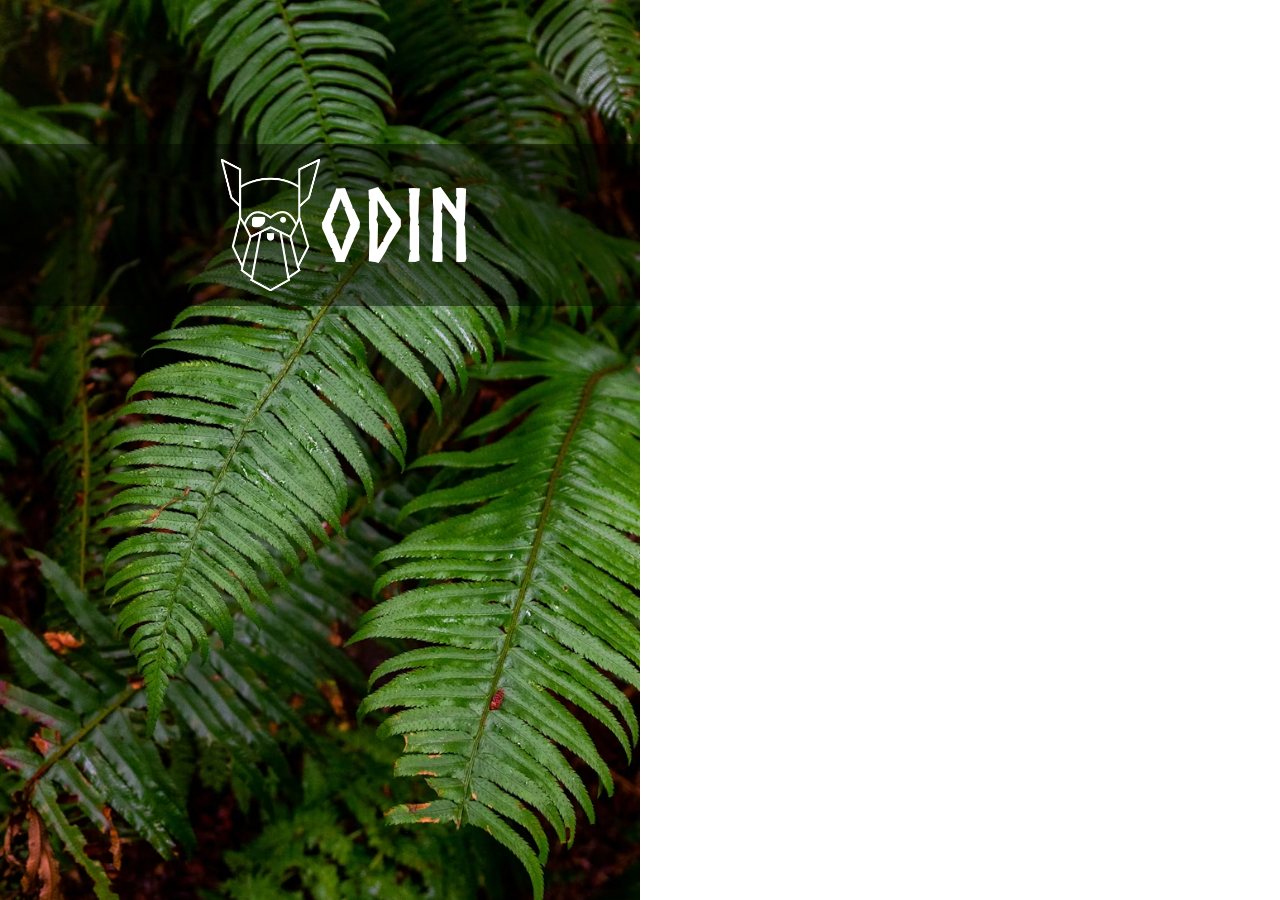
==== forms-project/index.html @ c0ca4ca7 "left hero image and banner complete" ====
<!doctype html>
<html lang="en">
  <head>
    <meta charset="UTF-8" />
    <meta name="viewport" content="width=device-width, initial-scale=1" />
    <title>HTML FORM</title>
    <link href="styles.css" rel="stylesheet" />
  </head>
  <body>
    <div class="wrapper">
      <div class="left">
        <div class="banner">
          <div class="logo-container">
            <img class="logo" src="img/odin.png" alt="" />
          </div>
          <div class="h1-container">
            <h1>ODIN</h1>
          </div>
        </div>
        <div class="credit"></div>
      </div>
      <div class="right">
        <div class="inspire-quote"></div>
        <div class="fill-in-section"></div>
        <div class="create-account"></div>
      </div>
    </div>
  </body>
</html>
---- forms-project/styles.css ----
@import url('https://fonts.googleapis.com/css2?family=Roboto:wght@400;700&display=swap');

* {
  box-sizing: border-box;
}

@font-face {
  font-family: "NorseBold";
  src: url("fonts/Norsebold.otf");
  font-weight: bold;
  font-style: normal;
}

body {
  font-family: 'Roboto', sans-serif;
  margin: 0;
  overflow: hidden;
}

.wrapper {
  height: 100vh;
  display: flex;
}

.left {
  position: relative;
  background-image: url("img/hero.avif");
  background-position: center;
  background-size: cover;
  height: 100vh;
  width: 50vw;
}

.right {
  height: 100vh;
  width: 50vw;
}

.h1-container {
  width: 50%;
  display: flex;
  justify-content: flex-start;
  align-items: center;
}

h1 {
  color: #fff;
  font-family: NorseBold;
  font-size: 100px;
}

.banner {
  display: flex;
  justify-content: center;
  position: absolute;
  width: 50vw;
  top: 25%;
  padding: 15px 0;
  transform: translateY(-50%);
  height: 18vh;
  background-color: rgba(0, 0, 0, 0.45);
}

.logo {
  height: 100%;
  position: absolute;
  right: 0;
}

.logo-container {
  position: relative;
  width: 50%;
}
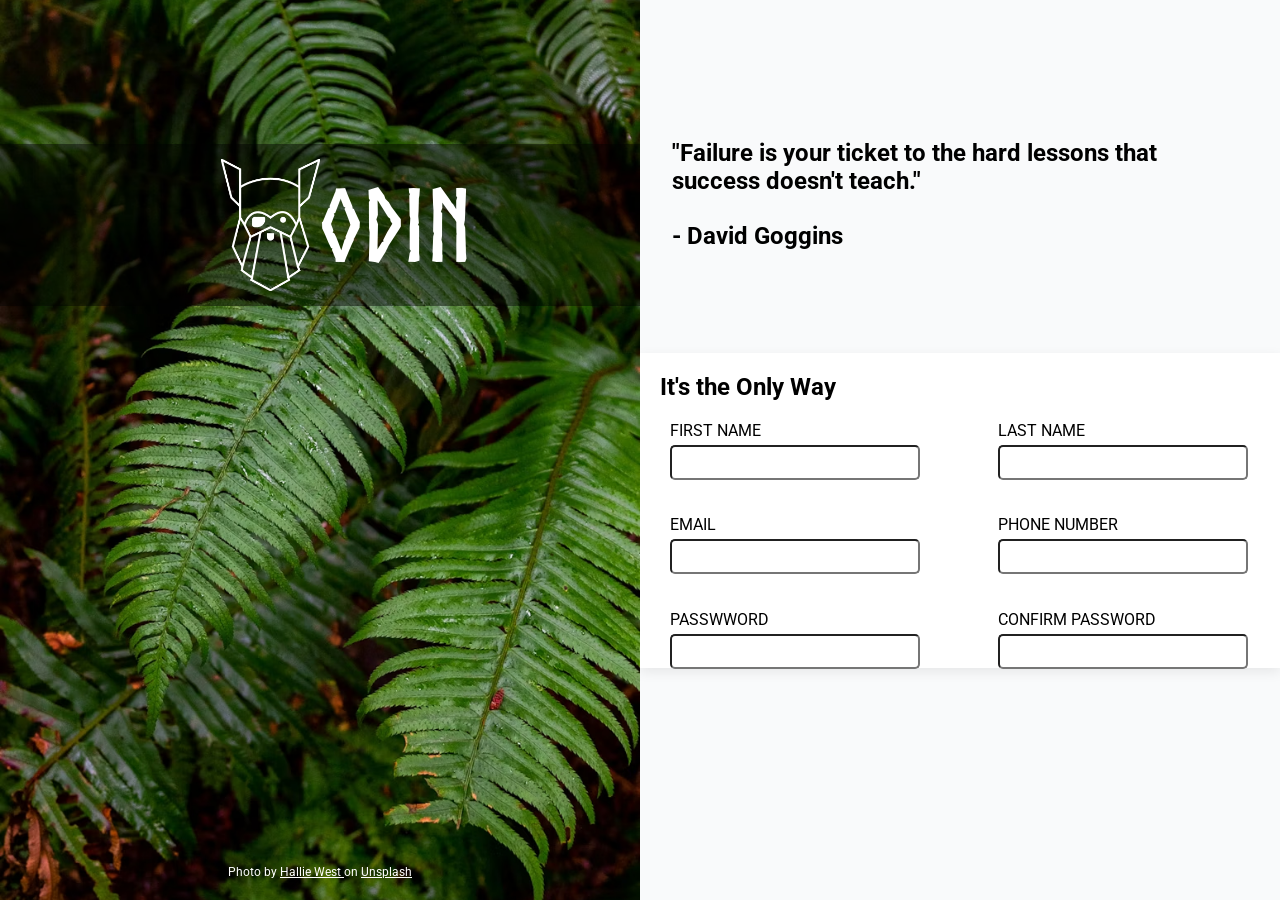
==== commit 5bdd02ba: "start style right side" ====
--- a/forms-project/index.html
+++ b/forms-project/index.html
@@ -17,11 +17,62 @@
             <h1>ODIN</h1>
           </div>
         </div>
-        <div class="credit"></div>
+        <div class="credit">
+          <p>
+            Photo by
+            <a href="https://unsplash.com/@haliewestphoto">Hallie West </a>on
+            <a
+              href="https://unsplash.com/photos/green-leaf-plant-in-close-up-photography-25xggax4bSA"
+              >Unsplash</a
+            >
+          </p>
+        </div>
       </div>
       <div class="right">
-        <div class="inspire-quote"></div>
-        <div class="fill-in-section"></div>
+        <div class="inspire-quote">
+          <h2>
+            "Failure is your ticket to the hard lessons that success doesn't
+            teach." <span>- David Goggins</span>
+          </h2>
+        </div>
+        <div class="fill-in-section">
+          <h2>It's the Only Way</h2>
+          <form>
+              <div class="form-wrapper">
+                <div class="row">
+                  <div class="field">
+                    <label for="firstName">First Name</label>
+                    <input type="text" name="firstName" required />
+                  </div>
+                  <div class="field">
+                    <label for="lastName">Last Name</label>
+                    <input type="text" name="lastName" required />
+                  </div>
+                </div>
+                <div class="row">
+                  <div class="field">
+                    <label for="Email">Email</label>
+                    <input type="email" id="email" name="email" required>
+                  </div>
+                  <div class="field">
+                    <label for="phone">Phone Number</label>
+                    <input type="tel" id="phone" name="phone" pattern="[0-9]{7,15}" required>
+                  </div>
+                </div>
+                <div class="row">
+                  <div class="field">
+                    <label for="password">PassWword</label>
+                    <input type="password" id="password" name="password" required>
+                  </div>
+                  <div class="field">
+                    <label for="confirmPassword">Confirm Password</label>
+                    <input type="password" name="confirmPassword" id="confirmPassword"required>
+                  </div>
+                </div>
+              </div>
+          </form>
+              </div>
+        </div>
         <div class="create-account"></div>
       </div>
     </div>
--- a/forms-project/styles.css
+++ b/forms-project/styles.css
@@ -2,7 +2,9 @@
 
 * {
   box-sizing: border-box;
+  font-family: inherit;
 }
+
 
 @font-face {
   font-family: "NorseBold";
@@ -29,6 +31,23 @@
   background-size: cover;
   height: 100vh;
   width: 50vw;
+}
+
+.credit {
+  color: #fff;
+  position: absolute;
+  bottom: 1%;
+  font-size: 12px;
+  display: flex;
+  justify-content: center;
+  align-items: center;
+  width: 100%;
+}
+
+
+.credit a {
+  text-decoration: underline;
+  color: inherit;
 }
 
 .right {
@@ -72,4 +91,71 @@
   width: 50%;
 }
 
+.right {
+  background-color: #f9fafb;
+}
 
+
+.inspire-quote {
+  display: flex;
+  height: 37%;
+  align-items: center;
+  padding: 5%;
+  position: relative;
+}
+
+.inspire-quote span {
+  position: absolute;
+  left: 5%;
+  bottom: 25%;
+}
+
+.fill-in-section {
+  height: 35%;
+  width: 100%;
+  background-color: #fff;
+  box-shadow: 0 4px 12px rgba(0, 0, 0, 0.08);
+}
+
+.fill-in-section h2 {
+  padding-top: 20px;
+  padding-left: 20px;
+}
+
+.row {
+  display: flex;
+  gap: 16px;
+  height: 30%;
+}
+
+form {
+  height: 100%;
+  display: flex;
+}
+
+.field {
+  display: flex;
+  flex-direction: column;
+  width: 50%;
+  height: 100%;
+}
+
+label[for] {
+  text-transform: uppercase;
+  margin-left: 30px;
+  margin-bottom: 5px;
+}
+
+input {
+  width: 80%;
+  border-radius: 5px;
+  padding: 8px 12px;
+  margin-left: 30px;
+}
+
+.form-wrapper {
+  height: 100%;
+  width: 100%;
+  display: flex;
+  flex-direction: column;
+}
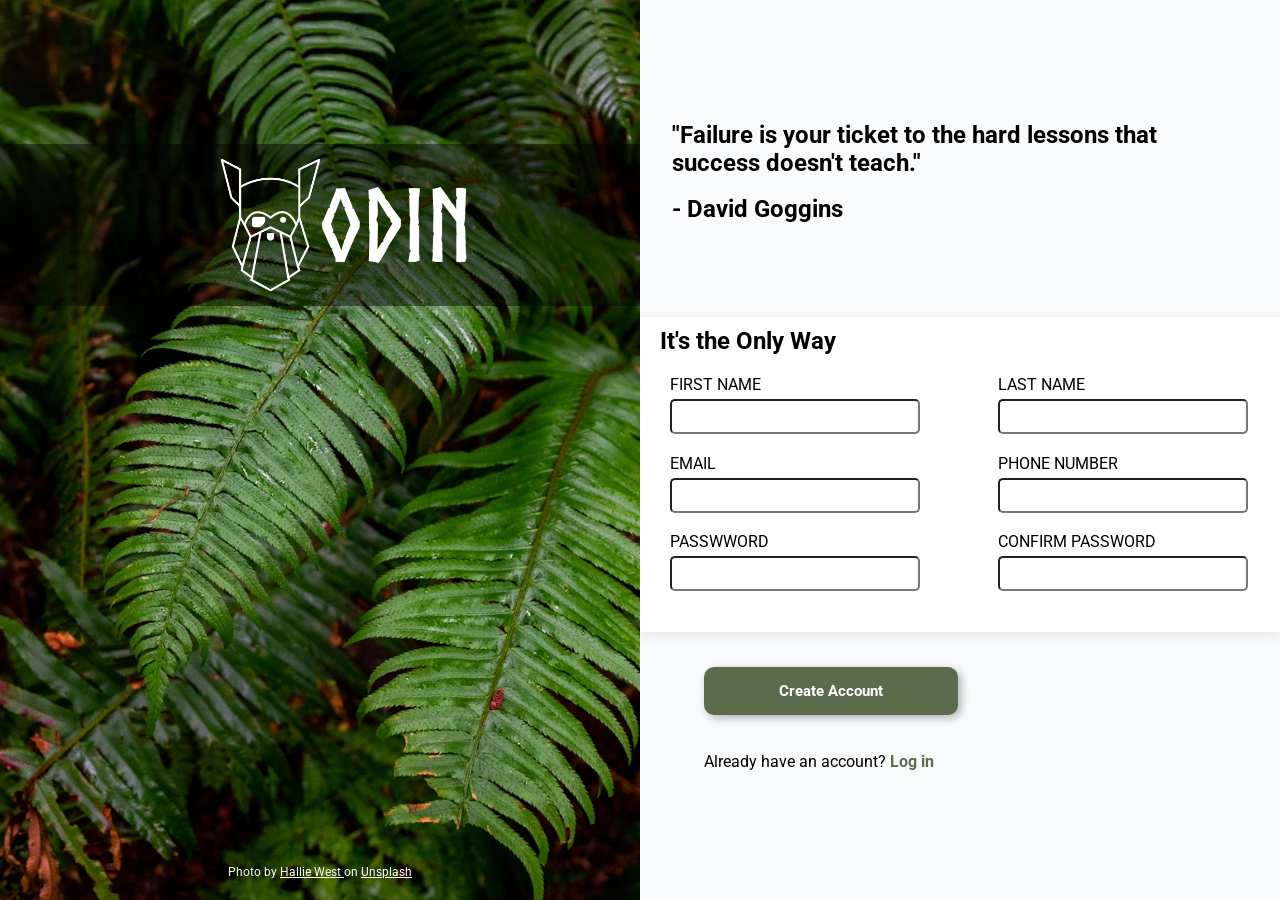
==== commit 458398f4: "first final draft of form project" ====
--- a/forms-project/index.html
+++ b/forms-project/index.html
@@ -37,43 +37,60 @@
         </div>
         <div class="fill-in-section">
           <h2>It's the Only Way</h2>
-          <form>
-              <div class="form-wrapper">
-                <div class="row">
-                  <div class="field">
-                    <label for="firstName">First Name</label>
-                    <input type="text" name="firstName" required />
-                  </div>
-                  <div class="field">
-                    <label for="lastName">Last Name</label>
-                    <input type="text" name="lastName" required />
-                  </div>
+          <form action="/submit" method="post" id="myForm">
+            <div class="form-wrapper">
+              <div class="row">
+                <div class="field">
+                  <label for="firstName">First Name</label>
+                  <input type="text" name="firstName" required />
                 </div>
-                <div class="row">
-                  <div class="field">
-                    <label for="Email">Email</label>
-                    <input type="email" id="email" name="email" required>
-                  </div>
-                  <div class="field">
-                    <label for="phone">Phone Number</label>
-                    <input type="tel" id="phone" name="phone" pattern="[0-9]{7,15}" required>
-                  </div>
-                </div>
-                <div class="row">
-                  <div class="field">
-                    <label for="password">PassWword</label>
-                    <input type="password" id="password" name="password" required>
-                  </div>
-                  <div class="field">
-                    <label for="confirmPassword">Confirm Password</label>
-                    <input type="password" name="confirmPassword" id="confirmPassword"required>
-                  </div>
+                <div class="field">
+                  <label for="lastName">Last Name</label>
+                  <input type="text" name="lastName" required />
                 </div>
               </div>
+              <div class="row">
+                <div class="field">
+                  <label for="Email">Email</label>
+                  <input type="email" id="email" name="email" required />
+                </div>
+                <div class="field">
+                  <label for="phone">Phone Number</label>
+                  <input
+                    type="tel"
+                    id="phone"
+                    name="phone"
+                    pattern="[0-9]{7,15}"
+                    required
+                  />
+                </div>
+              </div>
+              <div class="row">
+                <div class="field">
+                  <label for="password">PassWword</label>
+                  <input
+                    type="password"
+                    id="password"
+                    name="password"
+                    required
+                  />
+                </div>
+                <div class="field">
+                  <label for="confirmPassword">Confirm Password</label>
+                  <input
+                    type="password"
+                    name="confirmPassword"
+                    id="confirmPassword"
+                    required
+                  />
+                </div>
+              </div>
+            </div>
           </form>
-              </div>
         </div>
-        <div class="create-account"></div>
+        <div class="create-account">
+          <button type="button" form="myForm">Create Account</button>
+<p>Already have an account? <a href="/login">Log in</a></p>        </div>
       </div>
     </div>
   </body>
--- a/forms-project/styles.css
+++ b/forms-project/styles.css
@@ -1,10 +1,9 @@
-@import url('https://fonts.googleapis.com/css2?family=Roboto:wght@400;700&display=swap');
+@import url("https://fonts.googleapis.com/css2?family=Roboto:wght@400;700&display=swap");
 
 * {
   box-sizing: border-box;
   font-family: inherit;
 }
-
 
 @font-face {
   font-family: "NorseBold";
@@ -14,7 +13,7 @@
 }
 
 body {
-  font-family: 'Roboto', sans-serif;
+  font-family: "Roboto", sans-serif;
   margin: 0;
   overflow: hidden;
 }
@@ -43,7 +42,6 @@
   align-items: center;
   width: 100%;
 }
-
 
 .credit a {
   text-decoration: underline;
@@ -95,10 +93,9 @@
   background-color: #f9fafb;
 }
 
-
 .inspire-quote {
   display: flex;
-  height: 37%;
+  height: 33%;
   align-items: center;
   padding: 5%;
   position: relative;
@@ -118,14 +115,14 @@
 }
 
 .fill-in-section h2 {
-  padding-top: 20px;
+  padding-top: 10px;
   padding-left: 20px;
 }
 
 .row {
   display: flex;
   gap: 16px;
-  height: 30%;
+  height: 25%;
 }
 
 form {
@@ -159,3 +156,35 @@
   display: flex;
   flex-direction: column;
 }
+
+.create-account {
+  position: relative;
+  height: 25.8%;
+}
+
+.create-account button {
+  position: absolute;
+  left: 10%;
+  top: 15%;
+  border: none;
+  padding: 15px 75px;
+  background-color: #5a6c4b;
+  color: #fff;
+  font-weight: bolder;
+  font-size: 15px;
+  border-radius: 10px;
+  font-family: inherit;
+  box-shadow: 3px 3px 8px rgba(0, 0, 0, 0.3);
+}
+
+.create-account p {
+  position: absolute;
+  top: 45%;
+  left: 10%;
+}
+
+.create-account p a {
+  color: #5a6c4b;
+  text-decoration: none;
+  font-weight: bolder;
+}
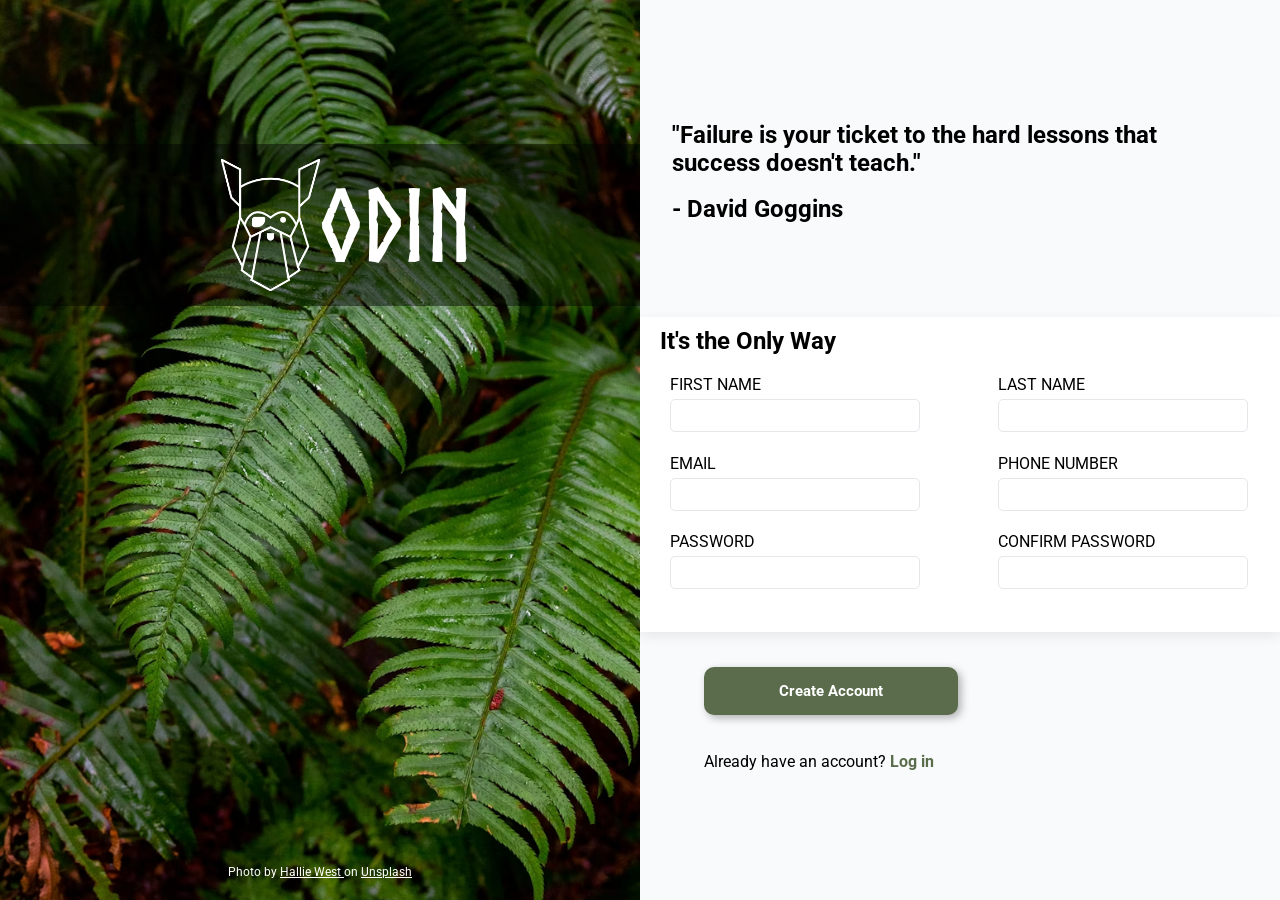
==== commit 93cba8bb: "final touches form" ====
--- a/forms-project/index.html
+++ b/forms-project/index.html
@@ -67,7 +67,7 @@
               </div>
               <div class="row">
                 <div class="field">
-                  <label for="password">PassWword</label>
+                  <label for="password">password</label>
                   <input
                     type="password"
                     id="password"
@@ -89,7 +89,7 @@
           </form>
         </div>
         <div class="create-account">
-          <button type="button" form="myForm">Create Account</button>
+          <button type="submit" form="myForm">Create Account</button>
 <p>Already have an account? <a href="/login">Log in</a></p>        </div>
       </div>
     </div>
--- a/forms-project/styles.css
+++ b/forms-project/styles.css
@@ -148,6 +148,12 @@
   border-radius: 5px;
   padding: 8px 12px;
   margin-left: 30px;
+  outline: none;
+  border: 1px solid #E5E7EB;
+}
+
+input:focus {
+  border: 1px solid #3962d7;
 }
 
 .form-wrapper {
@@ -188,3 +194,11 @@
   text-decoration: none;
   font-weight: bolder;
 }
+
+input[type="password"]:user-invalid {
+  border: 2px solid red;
+}
+
+input[type="password"]:user-valid {
+  border: 2px solid green;
+}
